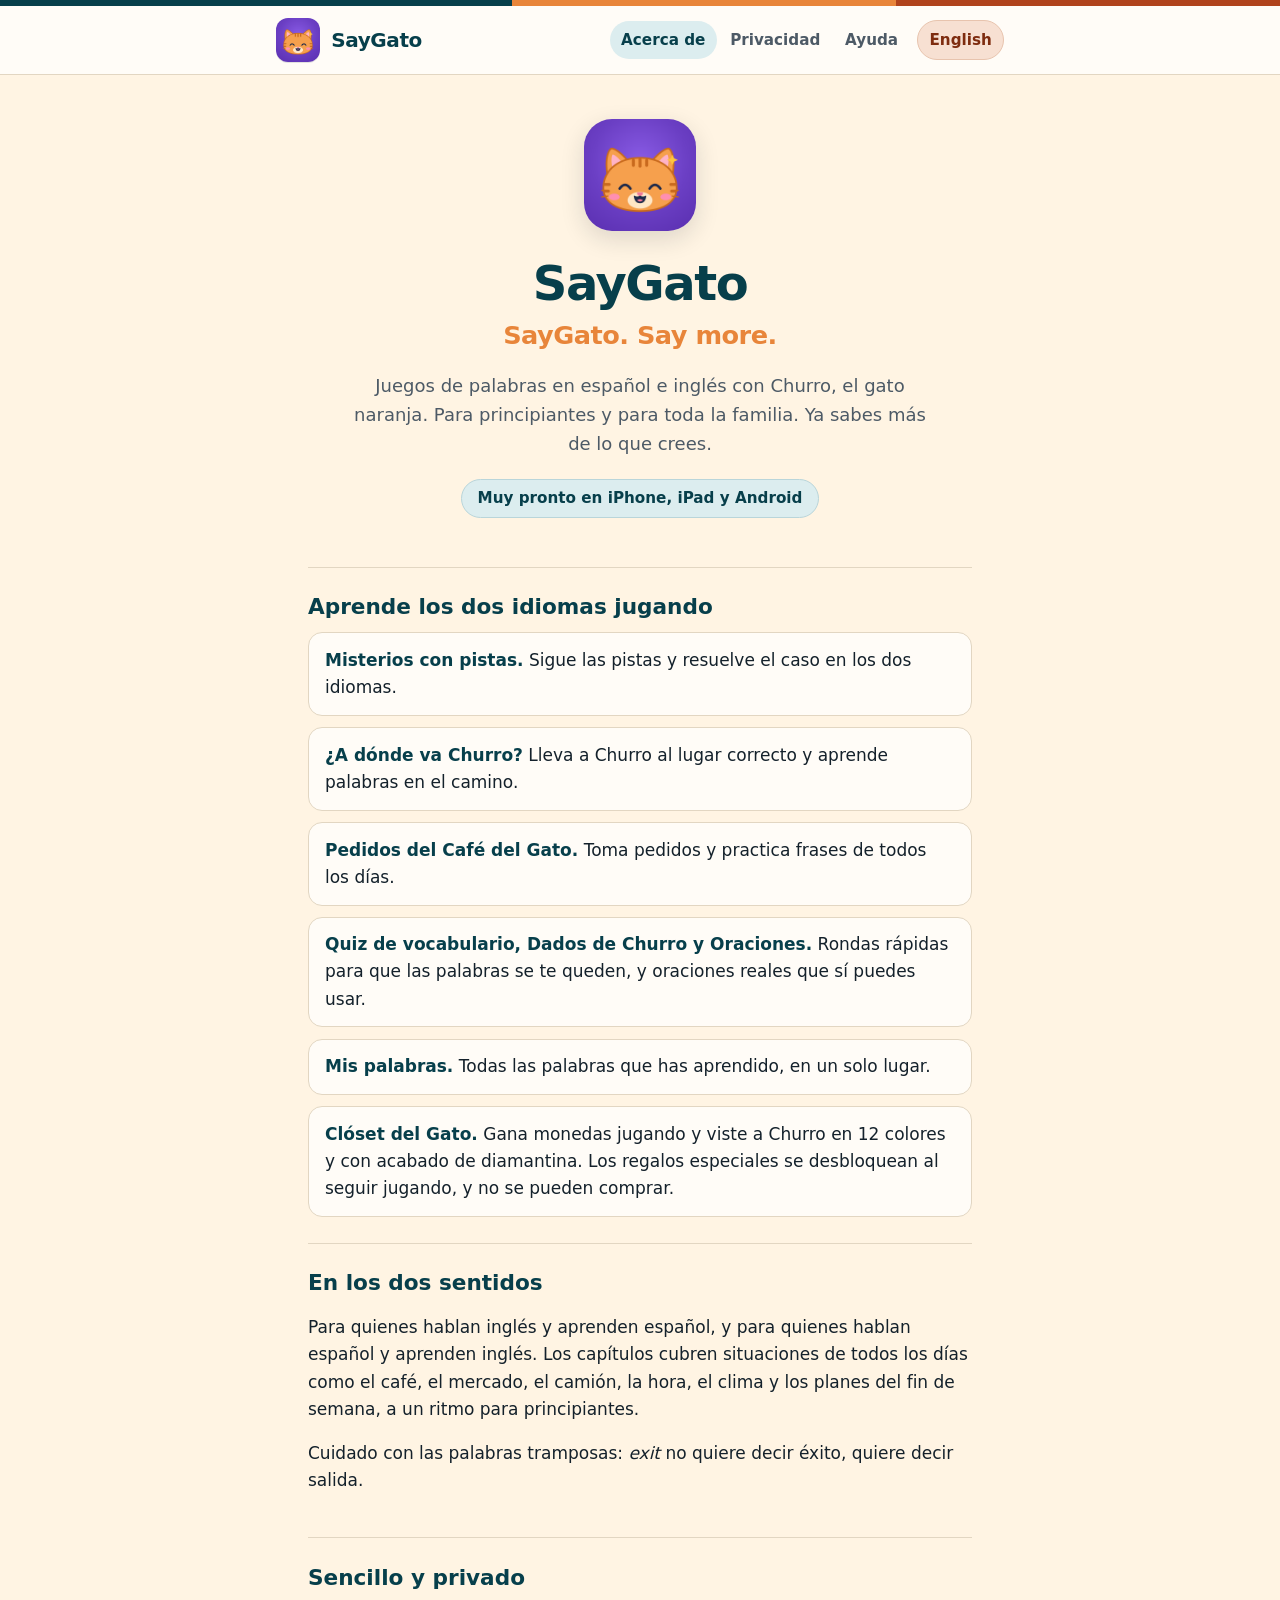
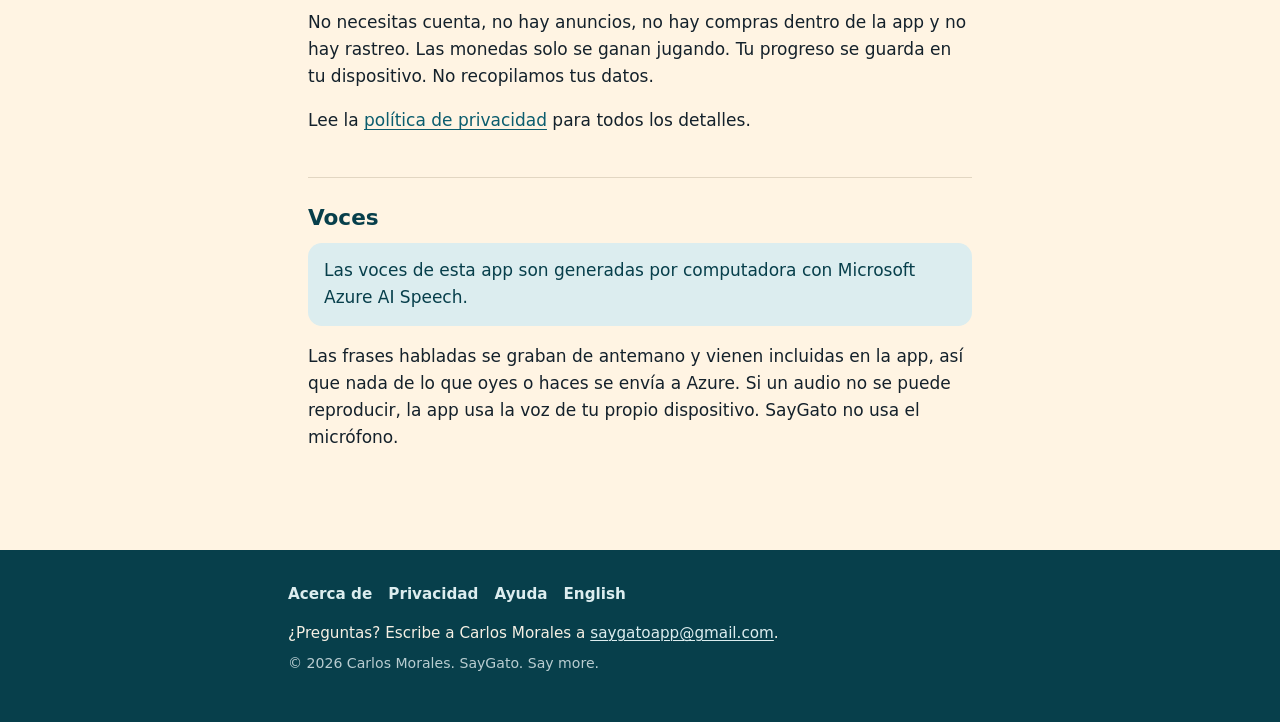
==== es/index.html @ b01baf51 "SayGato website: home, privacy policy, support (EN/ES)" ====
<!-- DRAFT. Do not publish until Carlos Morales approves.
     Published Nov 19, 2026. -->
<!doctype html>
<html lang="es-MX">
<head>
  <meta charset="utf-8">
  <meta name="viewport" content="width=device-width, initial-scale=1">
  <title>SayGato. Say more.</title>
  <meta name="description" content="SayGato es una app de juegos de palabras en español e inglés con Churro, el gato naranja. Para principiantes y para toda la familia.">
  <link rel="canonical" href="https://cmoralesart.github.io/saygato/es/">
  <link rel="alternate" hreflang="en" href="https://cmoralesart.github.io/saygato/">
  <link rel="alternate" hreflang="es-MX" href="https://cmoralesart.github.io/saygato/es/">
  <link rel="alternate" hreflang="x-default" href="https://cmoralesart.github.io/saygato/">
  <link rel="stylesheet" href="../css/styles.css">
  <link rel="icon" type="image/png" sizes="32x32" href="../img/favicon-32.png">
  <link rel="apple-touch-icon" href="../img/apple-touch-icon.png">
</head>
<body>
  <a class="skip" href="#main">Saltar al contenido</a>
  <div class="stripe" aria-hidden="true"></div>
  <header class="site-header">
    <div class="wrap">
      <a class="brand" href="index.html">
        <img src="../img/icon.png" width="44" height="44" alt="">
        <span>SayGato</span>
      </a>
      <nav aria-label="Sitio">
        <a href="index.html" aria-current="page">Acerca de</a>
        <a href="privacy.html">Privacidad</a>
        <a href="support.html">Ayuda</a>
        <a class="lang" href="../" lang="en" hreflang="en">English</a>
      </nav>
    </div>
  </header>

  <main id="main">
    <header class="hero">
      <img class="logo" src="../img/icon.png" width="112" height="112" alt="Churro, el gato naranja: el ícono de la app SayGato">
      <h1>SayGato</h1>
      <p class="tagline">SayGato. Say more.</p>
      <p class="lede">Juegos de palabras en español e inglés con Churro, el gato naranja. Para principiantes y para toda la familia. Ya sabes más de lo que crees.</p>
      <p><span class="badge">Muy pronto en iPhone, iPad y Android</span></p>
    </header>

    <section>
      <h2>Aprende los dos idiomas jugando</h2>
      <ul class="games">
        <li><strong>Misterios con pistas.</strong> Sigue las pistas y resuelve el caso en los dos idiomas.</li>
        <li><strong>¿A dónde va Churro?</strong> Lleva a Churro al lugar correcto y aprende palabras en el camino.</li>
        <li><strong>Pedidos del Café del Gato.</strong> Toma pedidos y practica frases de todos los días.</li>
        <li><strong>Quiz de vocabulario, Dados de Churro y Oraciones.</strong> Rondas rápidas para que las palabras se te queden, y oraciones reales que sí puedes usar.</li>
        <li><strong>Mis palabras.</strong> Todas las palabras que has aprendido, en un solo lugar.</li>
        <li><strong>Clóset del Gato.</strong> Gana monedas jugando y viste a Churro en 12 colores y con acabado de diamantina. Los regalos especiales se desbloquean al seguir jugando, y no se pueden comprar.</li>
      </ul>
    </section>

    <section>
      <h2>En los dos sentidos</h2>
      <p>Para quienes hablan inglés y aprenden español, y para quienes hablan español y aprenden inglés. Los capítulos cubren situaciones de todos los días como el café, el mercado, el camión, la hora, el clima y los planes del fin de semana, a un ritmo para principiantes.</p>
      <p>Cuidado con las palabras tramposas: <em>exit</em> no quiere decir éxito, quiere decir salida.</p>
    </section>

    <section>
      <h2>Sencillo y privado</h2>
      <p>No necesitas cuenta, no hay anuncios, no hay compras dentro de la app y no hay rastreo. Las monedas solo se ganan jugando. Tu progreso se guarda en tu dispositivo. No recopilamos tus datos.</p>
      <p>Lee la <a href="privacy.html">política de privacidad</a> para todos los detalles.</p>
    </section>

    <section>
      <h2>Voces</h2>
      <p class="credit">Las voces de esta app son generadas por computadora con Microsoft Azure AI Speech.</p>
      <p>Las frases habladas se graban de antemano y vienen incluidas en la app, así que nada de lo que oyes o haces se envía a Azure. Si un audio no se puede reproducir, la app usa la voz de tu propio dispositivo. SayGato no usa el micrófono.</p>
    </section>
  </main>

  <footer>
    <div class="wrap">
      <nav aria-label="Pie de página">
        <a href="index.html">Acerca de</a>
        <a href="privacy.html">Privacidad</a>
        <a href="support.html">Ayuda</a>
        <a href="../" lang="en" hreflang="en">English</a>
      </nav>
      <p>¿Preguntas? Escribe a Carlos Morales a <a href="mailto:saygatoapp@gmail.com">saygatoapp@gmail.com</a>.</p>
      <p class="fine">© 2026 Carlos Morales. SayGato. Say more.</p>
    </div>
  </footer>
</body>
</html>
---- css/styles.css ----
/* SayGato site styles. Brand colors from the app theme (src/theme.ts).
   System fonts only — no external fonts, CDNs, or trackers. */

:root {
  --ink: #14212B;
  --ink-muted: #4D5A66;
  --paper: #FFF4E3;
  --card: #FFFCF7;
  --line: #E2D6C2;
  --en: #0B5D6E;
  --en-deep: #073F4B;
  --en-tint: #DCEDEF;
  --es: #B0431C;
  --es-deep: #7E2C0F;
  --es-tint: #F7E0D2;
  --bridge: #1D6B4F;
  --bridge-tint: #DCEFE5;
  --gato: #E8853A;
  --gold: #E2A93B;
  --warn: #8A5300;
  --warn-tint: #FAEACB;
  --on-dark: #F6F0E4;
  --max: 44rem;
  --header-h: 4.25rem;
}

*, *::before, *::after { box-sizing: border-box; }

html { scroll-behavior: smooth; }

body {
  margin: 0;
  font-family: system-ui, -apple-system, "Segoe UI", Roboto, "Noto Sans", "Liberation Sans", sans-serif;
  color: var(--ink);
  background: var(--paper);
  line-height: 1.6;
  font-size: 1.0625rem;
}

img { max-width: 100%; height: auto; }

a { color: var(--en); text-decoration-thickness: 1px; text-underline-offset: 0.15em; }
a:hover { color: var(--en-deep); }
a:focus-visible, button:focus-visible {
  outline: 3px solid var(--gato);
  outline-offset: 3px;
}

.skip {
  position: absolute;
  left: 0.75rem;
  top: -3rem;
  background: var(--en-deep);
  color: var(--on-dark);
  padding: 0.5rem 0.85rem;
  border-radius: 0.5rem;
  z-index: 20;
}
.skip:focus { top: 0.75rem; }

/* Preview banner — remove before the site goes live. */
.preview-banner {
  background: var(--warn-tint);
  color: var(--warn);
  text-align: center;
  font-size: 0.875rem;
  font-weight: 600;
  letter-spacing: 0.01em;
  padding: 0.45rem 1rem;
  border-bottom: 1px solid #E2A93B;
}

.stripe {
  height: 6px;
  background: linear-gradient(90deg, var(--en-deep) 0 40%, var(--gato) 40% 70%, var(--es) 70% 100%);
}

.site-header {
  background: var(--card);
  border-bottom: 1px solid var(--line);
  position: sticky;
  top: 0;
  z-index: 10;
}

.site-header .wrap {
  max-width: calc(var(--max) + 4rem);
  margin: 0 auto;
  padding: 0.65rem 1.25rem;
  display: flex;
  align-items: center;
  justify-content: space-between;
  gap: 0.75rem 1.25rem;
  flex-wrap: wrap;
  min-height: var(--header-h);
}

.brand {
  display: flex;
  align-items: center;
  gap: 0.7rem;
  text-decoration: none;
  color: var(--en-deep);
  font-weight: 700;
  font-size: 1.25rem;
  letter-spacing: -0.02em;
}
.brand img {
  width: 44px;
  height: 44px;
  border-radius: 12px;
  box-shadow: 0 1px 0 rgba(20, 33, 43, 0.12);
}
.brand:hover { color: var(--en); }

nav {
  display: flex;
  align-items: center;
  flex-wrap: wrap;
  gap: 0.15rem 0.15rem;
}
nav a {
  color: var(--ink-muted);
  text-decoration: none;
  font-size: 0.95rem;
  font-weight: 600;
  padding: 0.4rem 0.7rem;
  border-radius: 999px;
}
nav a:hover { color: var(--en-deep); background: var(--en-tint); }
nav a[aria-current="page"] {
  color: var(--en-deep);
  background: var(--en-tint);
}
nav a.lang {
  margin-left: 0.35rem;
  color: var(--es-deep);
  background: var(--es-tint);
  border: 1px solid #E8C4AE;
}
nav a.lang:hover { background: #F3D3C0; }

main { max-width: var(--max); margin: 0 auto; padding: 0 1.25rem 3.5rem; }

.hero {
  text-align: center;
  padding: 2.75rem 0 2rem;
}
.hero .logo {
  width: 112px;
  height: 112px;
  border-radius: 28px;
  box-shadow: 0 8px 24px rgba(20, 33, 43, 0.14);
  margin-bottom: 1.1rem;
}
.hero h1 {
  font-size: clamp(2.1rem, 6vw, 3rem);
  line-height: 1.1;
  letter-spacing: -0.03em;
  color: var(--en-deep);
  margin: 0 0 0.35rem;
}
.tagline {
  font-size: clamp(1.25rem, 3.2vw, 1.6rem);
  font-weight: 700;
  color: var(--gato);
  margin: 0 0 1rem;
  letter-spacing: -0.02em;
}
.lede {
  font-size: 1.125rem;
  color: var(--ink-muted);
  max-width: 36rem;
  margin: 0 auto 1.25rem;
}
.badge {
  display: inline-block;
  background: var(--en-tint);
  color: var(--en-deep);
  border: 1px solid #B9D5DA;
  border-radius: 999px;
  padding: 0.4rem 0.95rem;
  font-weight: 600;
  font-size: 0.95rem;
}

h2 {
  font-size: 1.35rem;
  line-height: 1.3;
  color: var(--en-deep);
  margin: 0 0 0.7rem;
}
h3 {
  font-size: 1.05rem;
  color: var(--en-deep);
  margin: 1.25rem 0 0.4rem;
}

section {
  padding: 1.6rem 0;
  border-top: 1px solid var(--line);
}

.games {
  list-style: none;
  padding: 0;
  margin: 0;
  display: grid;
  gap: 0.7rem;
}
.games li {
  background: var(--card);
  border: 1px solid var(--line);
  border-radius: 14px;
  padding: 0.85rem 1rem;
}
.games strong { color: var(--en-deep); }

.credit {
  background: var(--en-tint);
  border-radius: 14px;
  padding: 0.9rem 1rem;
  color: var(--en-deep);
  margin: 0;
}

.page-title {
  padding: 2.1rem 0 0.4rem;
}
.page-title h1 {
  font-size: clamp(1.8rem, 4.5vw, 2.35rem);
  line-height: 1.15;
  letter-spacing: -0.03em;
  color: var(--en-deep);
  margin: 0 0 0.4rem;
}
.meta {
  color: var(--ink-muted);
  font-size: 0.95rem;
  margin: 0 0 0.25rem;
}

.prose > * { margin-top: 0; }
.prose p, .prose ul { margin-bottom: 1rem; }
.prose ul { padding-left: 1.25rem; }
.prose li { margin: 0.3rem 0; }
.prose h2 { margin-top: 2rem; }

.faq { margin: 0; }
.faq dt {
  font-weight: 700;
  color: var(--en-deep);
  margin-top: 1.15rem;
}
.faq dd { margin: 0.25rem 0 0; }

/* Placeholders Carlos still needs to fill in. */
.tbd {
  display: inline-block;
  background: var(--warn-tint);
  color: var(--warn);
  border: 1px dashed var(--gold);
  border-radius: 6px;
  padding: 0 0.35em;
  font-family: ui-monospace, "SF Mono", Menlo, Consolas, monospace;
  font-size: 0.92em;
  font-weight: 700;
  letter-spacing: 0.01em;
}

.note {
  background: var(--card);
  border: 1px solid var(--line);
  border-left: 4px solid var(--en);
  border-radius: 8px;
  padding: 0.8rem 1rem;
}

footer {
  background: var(--en-deep);
  color: var(--on-dark);
  padding: 2rem 1.25rem 2.6rem;
  font-size: 0.95rem;
}
footer .wrap { max-width: var(--max); margin: 0 auto; }
footer a { color: #DCEDEF; }
footer a:hover { color: #fff; }
footer p { margin: 0.4rem 0; }
footer .fine { color: #B9CDD1; font-size: 0.88rem; }
footer nav {
  display: flex;
  flex-wrap: wrap;
  gap: 0.2rem 1rem;
  margin-bottom: 0.9rem;
}
footer nav a { color: #DCEDEF; padding: 0; background: none; font-weight: 600; }
footer nav a:hover { background: none; color: #fff; }

@media (max-width: 540px) {
  body { font-size: 1.025rem; }
  .site-header .wrap { padding: 0.55rem 0.9rem; }
  main { padding: 0 1rem 2.75rem; }
  .hero { padding: 2rem 0 1.5rem; }
  .hero .logo { width: 88px; height: 88px; border-radius: 22px; }
  nav a { padding: 0.35rem 0.55rem; font-size: 0.9rem; }
  .brand img { width: 38px; height: 38px; border-radius: 10px; }
}

@media (prefers-reduced-motion: reduce) {
  html { scroll-behavior: auto; }
}

.intro {
  font-size: 1.125rem;
  color: var(--ink-muted);
  max-width: 40rem;
  margin: 0 0 0.5rem;
}
section.faq-block { border-top: 0; padding-top: 0.5rem; }
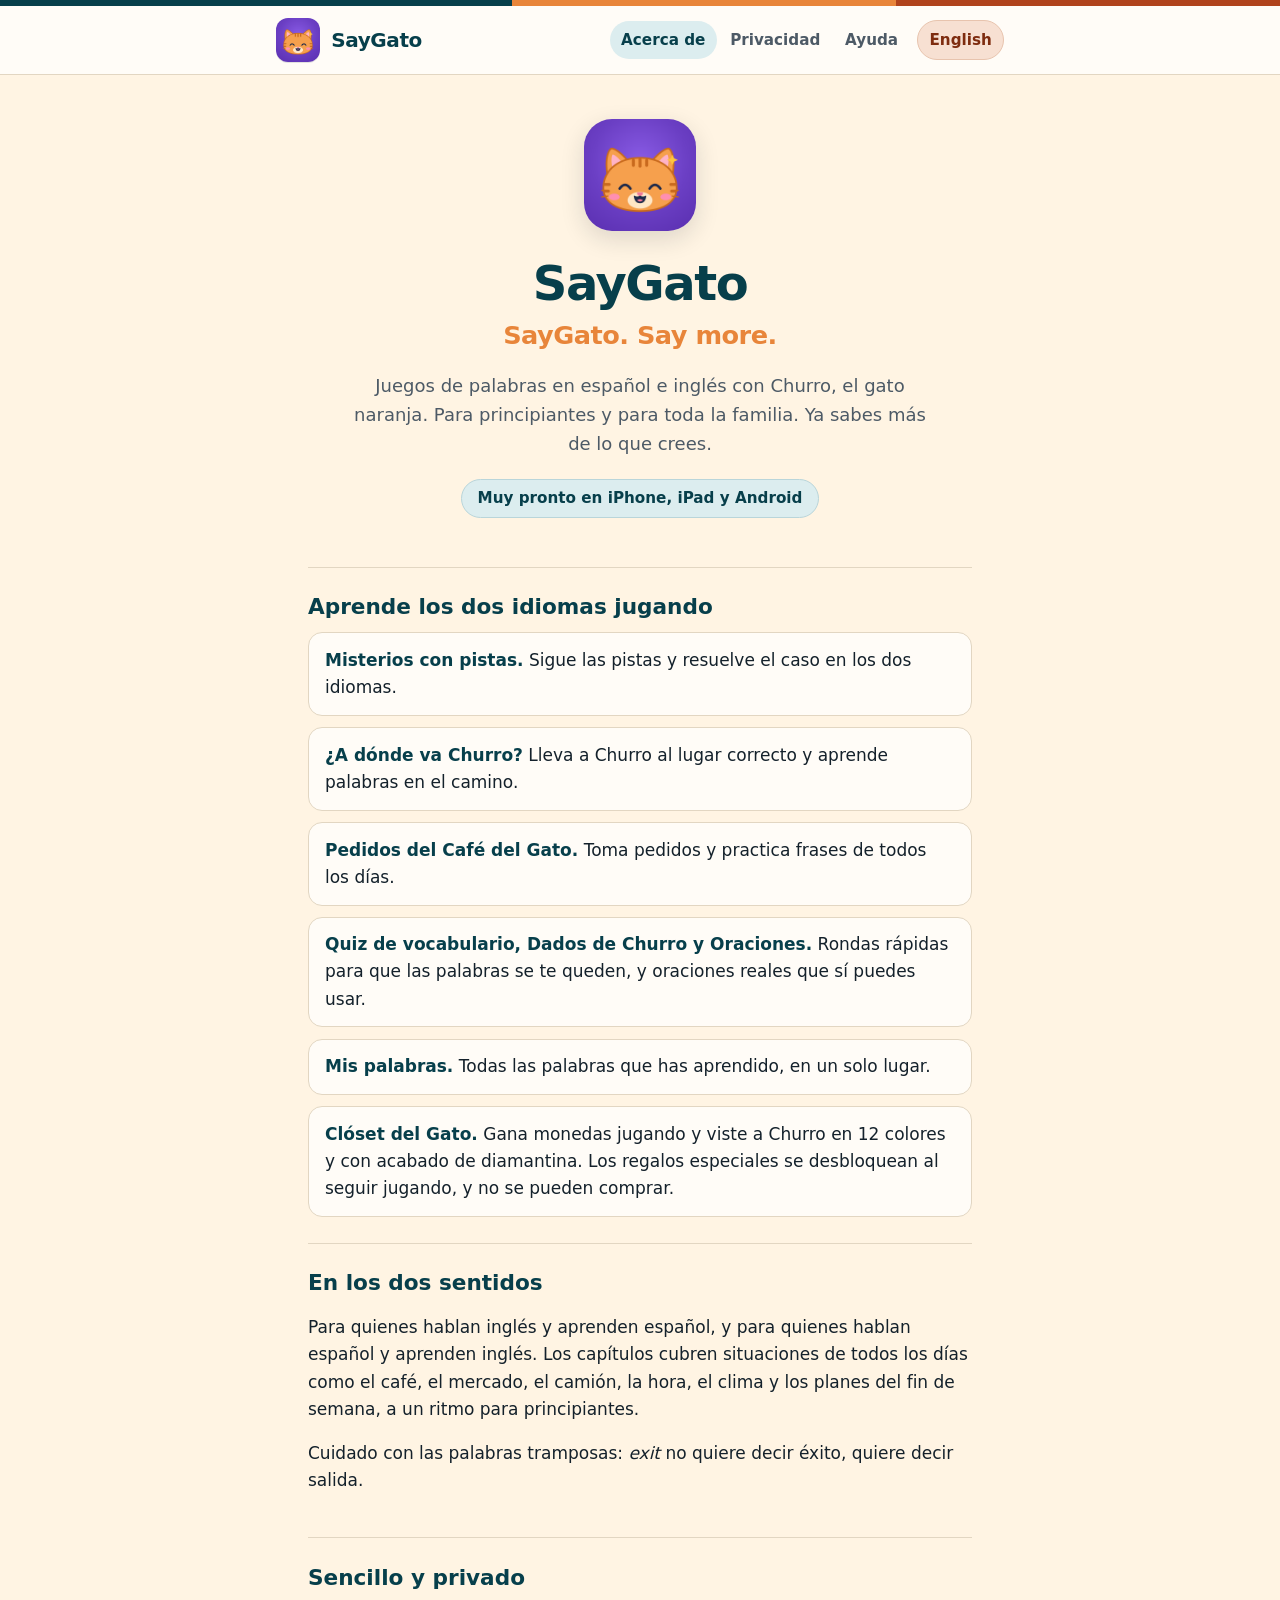
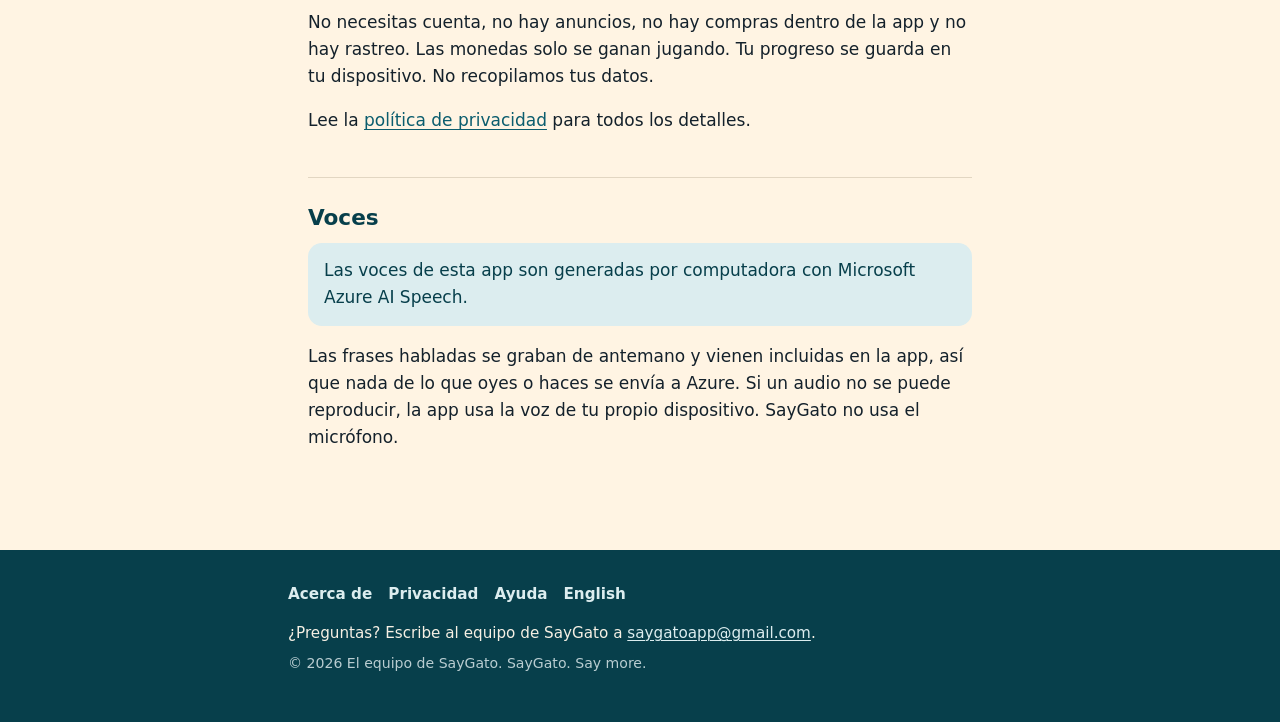
==== commit 0bd36de5: "Use 'the SayGato team' instead of personal name" ====
--- a/es/index.html
+++ b/es/index.html
@@ -1,5 +1,3 @@
-<!-- DRAFT. Do not publish until Carlos Morales approves.
-     Published Nov 19, 2026. -->
 <!doctype html>
 <html lang="es-MX">
 <head>
@@ -81,8 +79,8 @@
         <a href="support.html">Ayuda</a>
         <a href="../" lang="en" hreflang="en">English</a>
       </nav>
-      <p>¿Preguntas? Escribe a Carlos Morales a <a href="mailto:saygatoapp@gmail.com">saygatoapp@gmail.com</a>.</p>
-      <p class="fine">© 2026 Carlos Morales. SayGato. Say more.</p>
+      <p>¿Preguntas? Escribe al equipo de SayGato a <a href="mailto:saygatoapp@gmail.com">saygatoapp@gmail.com</a>.</p>
+      <p class="fine">© 2026 El equipo de SayGato. SayGato. Say more.</p>
     </div>
   </footer>
 </body>
